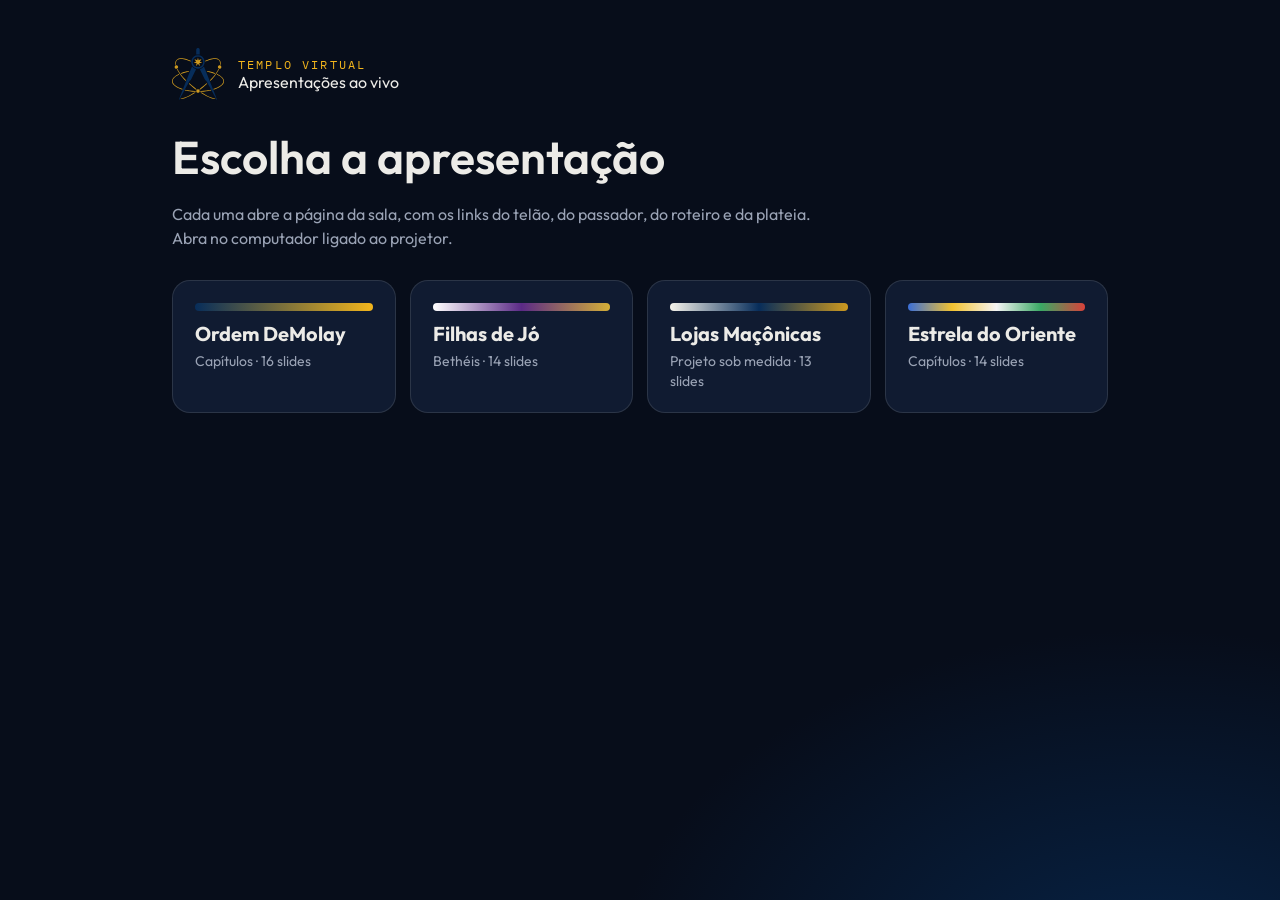
==== index.html @ 907c3d20 "Apresentações ao vivo do Templo Virtual (DeMolay, Filhas de Jó, Lojas e Estrela do Oriente) Telão, p" ====
<!DOCTYPE html>
<html lang="pt-BR">
<head>
<meta charset="UTF-8">
<meta name="viewport" content="width=device-width, initial-scale=1">
<title>Templo Virtual · Apresentações ao vivo</title>
<link rel="icon" href="src/img/logo.svg">
<link href="https://fonts.googleapis.com/css2?family=Outfit:wght@300;400;600&family=IBM+Plex+Mono:wght@400&display=swap" rel="stylesheet">
<style>
  :root{--bg:#070d1a;--card:#101b31;--line:rgba(236,235,231,.12);--tx:#ecebe7;--mut:#9aa3b5;--gold:#f2b51c}
  *{box-sizing:border-box}
  body{margin:0;background:radial-gradient(900px 600px at 90% 110%,rgba(7,45,90,.7),transparent 60%),var(--bg);color:var(--tx);font-family:Outfit,system-ui,sans-serif;min-height:100vh}
  main{max-width:980px;margin:0 auto;padding:48px 22px}
  header{display:flex;align-items:center;gap:14px}
  header img{width:52px;height:52px}
  .k{font-family:'IBM Plex Mono',monospace;font-size:12px;letter-spacing:.18em;color:var(--gold)}
  h1{font-size:clamp(30px,5vw,46px);margin:28px 0 8px;font-weight:600}
  p{color:var(--mut);line-height:1.5;max-width:640px}
  .grid{display:grid;grid-template-columns:repeat(auto-fit,minmax(210px,1fr));gap:14px;margin-top:30px}
  a.c{display:block;text-decoration:none;color:var(--tx);background:var(--card);border:1px solid var(--line);border-radius:18px;padding:22px;transition:transform .15s,border-color .15s}
  a.c:hover{transform:translateY(-3px);border-color:var(--gold)}
  a.c b{display:block;font-size:20px;margin:10px 0 4px}
  a.c span{color:var(--mut);font-size:14px}
  .sw{height:8px;border-radius:9px}
</style>
</head>
<body>
<main>
  <header><img src="src/img/logo.svg" alt=""><div><div class="k">TEMPLO VIRTUAL</div><div>Apresentações ao vivo</div></div></header>
  <h1>Escolha a apresentação</h1>
  <p>Cada uma abre a página da sala, com os links do telão, do passador, do roteiro e da plateia. Abra no computador ligado ao projetor.</p>
  <div class="grid">
    <a class="c" href="demolay.html"><div class="sw" style="background:linear-gradient(90deg,#072d5a,#f2b51c)"></div><b>Ordem DeMolay</b><span>Capítulos · 16 slides</span></a>
    <a class="c" href="filhas-de-jo.html"><div class="sw" style="background:linear-gradient(90deg,#ffffff,#5b2a86,#d4af37)"></div><b>Filhas de Jó</b><span>Bethéis · 14 slides</span></a>
    <a class="c" href="lojas.html"><div class="sw" style="background:linear-gradient(90deg,#f5f2ea,#072d5a,#cd991f)"></div><b>Lojas Maçônicas</b><span>Projeto sob medida · 13 slides</span></a>
    <a class="c" href="estrela-do-oriente.html"><div class="sw" style="background:linear-gradient(90deg,#3b6fd8,#f2c230,#f4f4f4,#3aa864,#d8413a)"></div><b>Estrela do Oriente</b><span>Capítulos · 14 slides</span></a>
  </div>
</main>
</body>
</html>
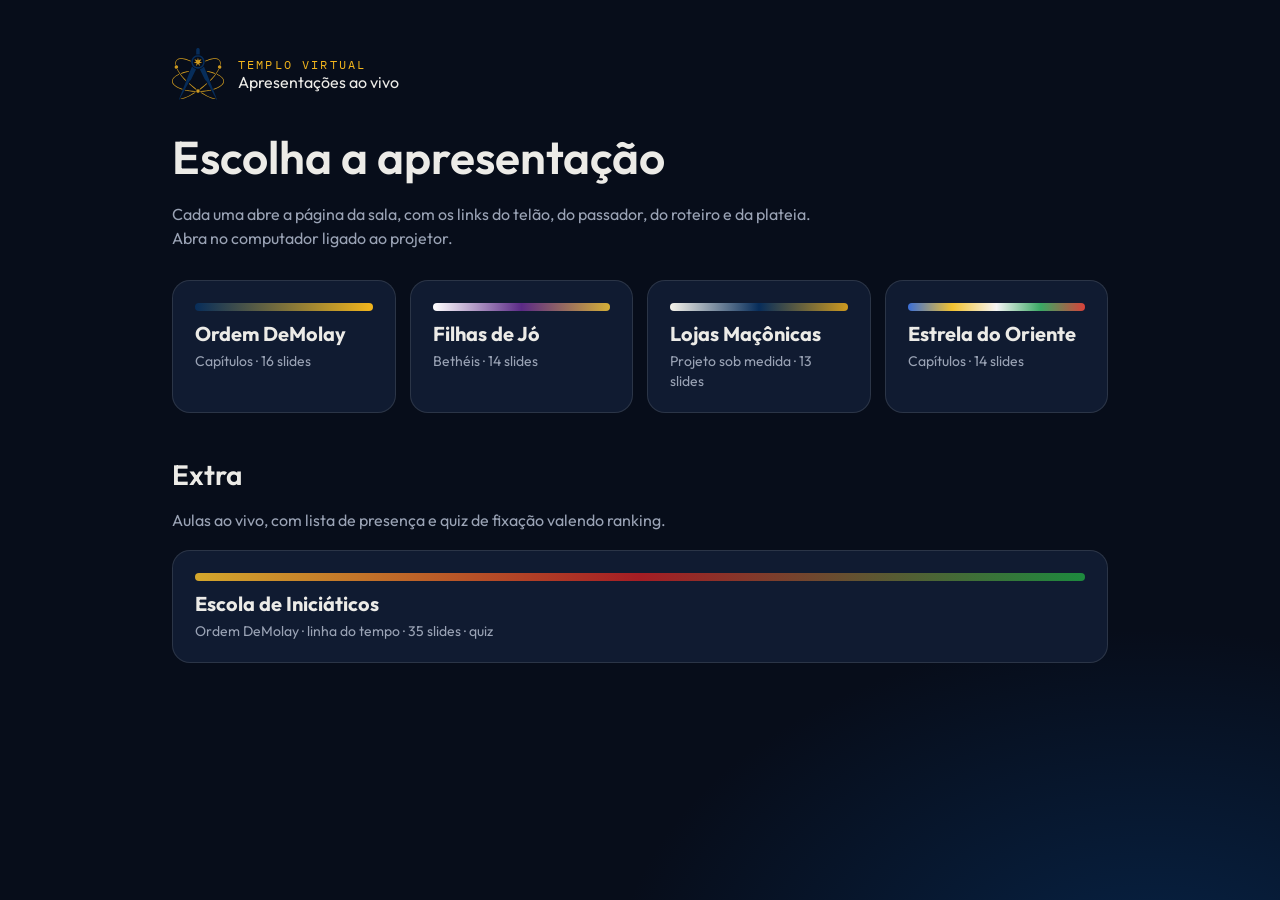
==== commit 1d647225: "Extra: Escola de Iniciáticos (Ordem DeMolay · linha do tempo) com presença e quiz - Nova apresentaçã" ====
--- a/index.html
+++ b/index.html
@@ -35,6 +35,11 @@
     <a class="c" href="lojas.html"><div class="sw" style="background:linear-gradient(90deg,#f5f2ea,#072d5a,#cd991f)"></div><b>Lojas Maçônicas</b><span>Projeto sob medida · 13 slides</span></a>
     <a class="c" href="estrela-do-oriente.html"><div class="sw" style="background:linear-gradient(90deg,#3b6fd8,#f2c230,#f4f4f4,#3aa864,#d8413a)"></div><b>Estrela do Oriente</b><span>Capítulos · 14 slides</span></a>
   </div>
+  <h1 style="font-size:28px;margin-top:44px">Extra</h1>
+  <p>Aulas ao vivo, com lista de presença e quiz de fixação valendo ranking.</p>
+  <div class="grid" style="margin-top:18px">
+    <a class="c" href="escola-de-iniciaticos.html"><div class="sw" style="background:linear-gradient(90deg,#d4a72c,#a51d24,#1d8a3e)"></div><b>Escola de Iniciáticos</b><span>Ordem DeMolay · linha do tempo · 35 slides · quiz</span></a>
+  </div>
 </main>
 </body>
 </html>
